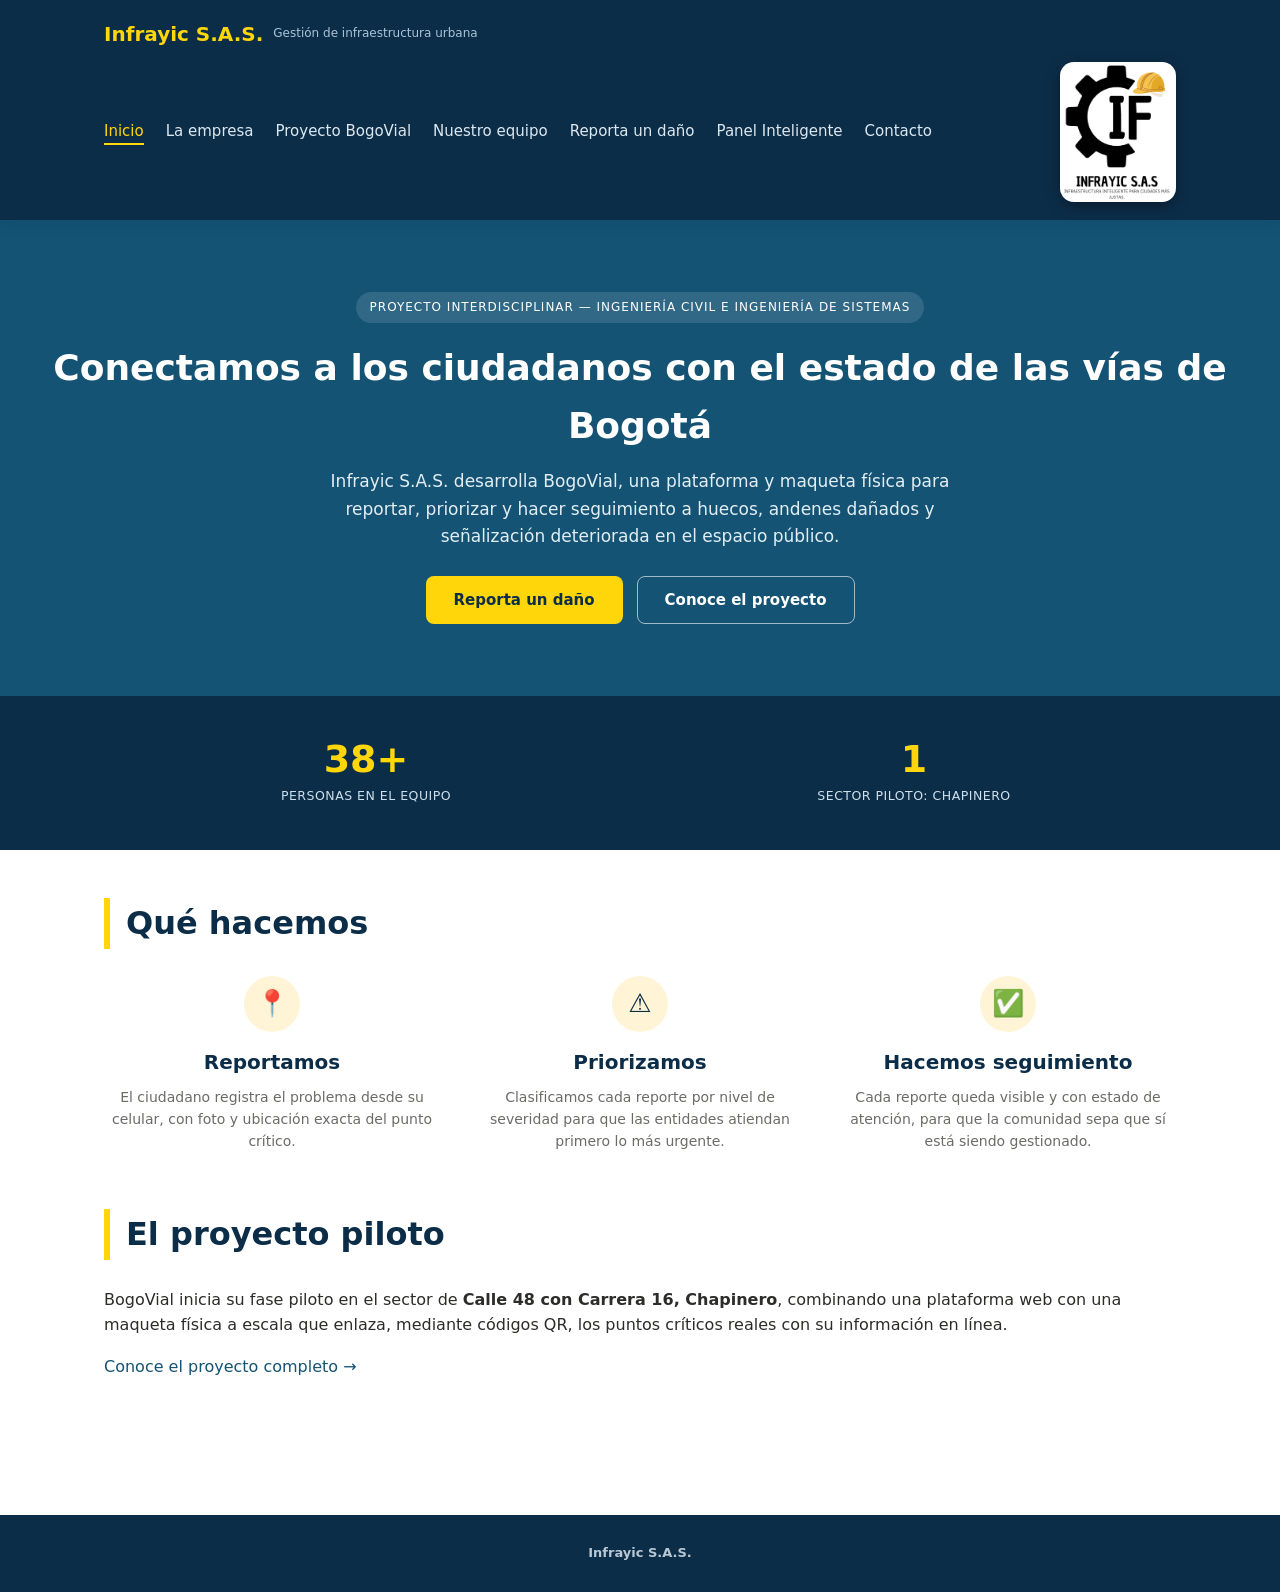
==== index.html @ 2f67de58 "Primera version de BogoVial" ====
<!doctype html>
<html lang="es">
<head>
<meta charset="utf-8">
<meta name="viewport" content="width=device-width, initial-scale=1">
<title>Infrayic S.A.S. | Gestión de infraestructura urbana</title>
<link rel="stylesheet" href="css/style.css">
</head>
<body>

<header class="sitio">
  <div class="barra">
    <div class="marca">
      Infrayic S.A.S.
      <span class="sub">Gestión de infraestructura urbana</span>
    </div>
    <nav class="menu">
      <a href="index.html" class="activo">Inicio</a>
      <a href="empresa.html">La empresa</a>
      <a href="bogovial.html">Proyecto BogoVial</a>
      <a href="equipo.html">Nuestro equipo</a>
      <a href="reporta.html">Reporta un daño</a>
      <a href="panel.html">Panel Inteligente</a>
      <a href="contacto.html">Contacto</a>
    </nav>
    <img src="assets/images/logo.png" alt="Infrayic S.A.S." class="logo-derecha">
  </div>
</header>

<section class="hero">
  <div class="franja-chip">Proyecto interdisciplinar &mdash; Ingeniería Civil e Ingeniería de Sistemas</div>
  <h1>Conectamos a los ciudadanos con el estado de las vías de Bogotá</h1>
  <p>Infrayic S.A.S. desarrolla BogoVial, una plataforma y maqueta física para reportar, priorizar y hacer seguimiento a huecos, andenes dañados y señalización deteriorada en el espacio público.</p>
  <div class="hero-cta">
    <a href="reporta.html" class="boton">Reporta un daño</a>
    <a href="bogovial.html" class="boton-outline">Conoce el proyecto</a>
  </div>
</section>

<div class="stats-franja">
  <div class="contenedor">
    <div>
      <div class="numero">38+</div>
      <div class="etiqueta">Personas en el equipo</div>
    </div>
    <div>
      <div class="numero">1</div>
      <div class="etiqueta">Sector piloto: Chapinero</div>
    </div>
  </div>
</div>

<main>

  <section class="seccion">
    <h2>Qué hacemos</h2>
    <div class="tarjetas-icono">
      <div>
        <div class="icono">📍</div>
        <h3>Reportamos</h3>
        <p>El ciudadano registra el problema desde su celular, con foto y ubicación exacta del punto crítico.</p>
      </div>
      <div>
        <div class="icono">⚠️</div>
        <h3>Priorizamos</h3>
        <p>Clasificamos cada reporte por nivel de severidad para que las entidades atiendan primero lo más urgente.</p>
      </div>
      <div>
        <div class="icono">✅</div>
        <h3>Hacemos seguimiento</h3>
        <p>Cada reporte queda visible y con estado de atención, para que la comunidad sepa que sí está siendo gestionado.</p>
      </div>
    </div>
  </section>

  <section class="seccion">
    <h2>El proyecto piloto</h2>
    <p>BogoVial inicia su fase piloto en el sector de <strong>Calle 48 con Carrera 16, Chapinero</strong>, combinando una plataforma web con una maqueta física a escala que enlaza, mediante códigos QR, los puntos críticos reales con su información en línea.</p>
    <p><a href="bogovial.html">Conoce el proyecto completo &rarr;</a></p>
  </section>

</main>

<footer class="sitio">Infrayic S.A.S.</footer>

</body>
</html>
---- css/style.css ----
:root{
  --azul-oscuro:#0C2D48;
  --azul:#145374;
  --azul-claro:#5588A3;
  --amarillo:#FFD60A;
  --amarillo-suave:#FFF4D6;
  --gris-fondo:#FFFFFF;
  --gris-texto:#2C2C2A;
  --gris-suave:#6b6b68;
  --blanco:#FFFFFF;
  --borde:#E1E4E8;
  --verde-ok:#1E8E5A;
  --ambar:#B8860B;
  --rojo:#B3261E;
  --radio:10px;
}

*{box-sizing:border-box}

html, body{
  height:100%;
}

body{
  margin:0;
  font-family: "Segoe UI", system-ui, -apple-system, Arial, sans-serif;
  color:var(--gris-texto);
  background:var(--gris-fondo);
  line-height:1.6;
  display:flex;
  flex-direction:column;
  min-height:100vh;
}

main{
  flex:1 0 auto;
}

footer.sitio{
  flex-shrink:0;
}

a{color:var(--azul); text-decoration:none}
a:hover{color:var(--azul-oscuro)}

header.sitio{
  background:var(--azul-oscuro);
  color:var(--blanco);
}

.barra{
  max-width:1120px;
  margin:0 auto;
  padding:18px 24px;
  display:flex;
  align-items:center;
  justify-content:space-between;
  flex-wrap:wrap;
  gap:12px;
}

.marca{
  display:flex;
  align-items:center;
  gap:10px;
  font-weight:700;
  font-size:20px;
  color:var(--amarillo);
}

.marca span.sub{
  font-weight:400;
  font-size:12px;
  color:#A9C4D8;
  display:block;
}

nav.menu{
  display:flex;
  gap:22px;
  flex-wrap:wrap;
}

nav.menu a{
  color:#DCE8F0;
  font-size:15px;
}
nav.menu a:hover, nav.menu a.activo{
  color:var(--amarillo);
  border-bottom:2px solid var(--amarillo);
}

main{
  max-width:1120px;
  margin:0 auto;
  padding:48px 24px 80px;
}

.hero{
  background:var(--azul);
  color:var(--blanco);
  padding:72px 24px;
  text-align:center;
}

.hero h1{
  font-size:36px;
  margin:0 0 14px;
  font-weight:700;
}

.hero p{
  max-width:680px;
  margin:0 auto;
  font-size:17px;
  color:#E3EEF4;
}

.franja-chip{
  display:inline-block;
  font-size:12px;
  letter-spacing:1px;
  text-transform:uppercase;
  background:rgba(255,255,255,0.12);
  padding:6px 14px;
  border-radius:999px;
  margin-bottom:16px;
}

h2{
  font-size:32px;
  color:var(--azul-oscuro);
  margin-top:0;
  padding-left:16px;
  border-left:6px solid var(--amarillo);
}

h3{
  font-size:20px;
  color:var(--azul-oscuro);
}

.seccion{
  margin-bottom:56px;
}

.tarjetas{
  display:grid;
  grid-template-columns:repeat(auto-fit, minmax(240px, 1fr));
  gap:18px;
}

.tarjeta{
  background:var(--blanco);
  border:1px solid var(--borde);
  border-radius:var(--radio);
  padding:22px;
}

.tarjeta h3{
  margin-top:0;
}

.lista-limpia{
  margin:0;
  padding-left:18px;
}
.lista-limpia li{margin-bottom:6px}

.imagen-marco{
  background:var(--blanco);
  border:1px solid var(--borde);
  border-radius:var(--radio);
  padding:16px;
  text-align:center;
}

.imagen-marco img{
  max-width:100%;
  border-radius:6px;
}

.placeholder-img{
  background:repeating-linear-gradient(45deg, #EEF1F4, #EEF1F4 10px, #E4E8EC 10px, #E4E8EC 20px);
  border-radius:6px;
  padding:60px 20px;
  color:var(--gris-suave);
  font-size:14px;
}

.tabla{
  width:100%;
  border-collapse:collapse;
  background:var(--blanco);
  border-radius:var(--radio);
  overflow:hidden;
}
.tabla th, .tabla td{
  text-align:left;
  padding:12px 14px;
  border-bottom:1px solid var(--borde);
  font-size:14px;
}
.tabla th{
  background:var(--azul-oscuro);
  color:var(--blanco);
  font-weight:600;
}

footer.sitio{
  background:var(--azul-oscuro);
  color:#B7C7D3;
  text-align:center;
  padding:28px 24px;
  font-size:13px;
  font-weight:600;
}

.badge{
  display:inline-block;
  padding:4px 12px;
  border-radius:999px;
  font-size:13px;
  font-weight:600;
}
.badge-bajo{background:#E3F3EA; color:var(--verde-ok)}
.badge-medio{background:#FBF1DC; color:var(--ambar)}
.badge-alto{background:#FBE4E2; color:var(--rojo)}

.panel-ia{
  background:var(--blanco);
  border:1px solid var(--borde);
  border-radius:var(--radio);
  padding:28px;
}

.zona-carga{
  border:2px dashed var(--azul-claro);
  border-radius:var(--radio);
  padding:40px;
  text-align:center;
  color:var(--gris-suave);
  cursor:pointer;
  margin-bottom:18px;
}

.zona-carga:hover{
  background:#F0F6FA;
}

#previa{
  max-width:360px;
  border-radius:var(--radio);
  margin:0 auto 18px;
  display:block;
}

.resultado{
  display:none;
  margin-top:18px;
  padding:18px;
  border-radius:var(--radio);
  border:1px solid var(--borde);
}

.boton{
  background:var(--amarillo);
  color:var(--azul-oscuro);
  border:none;
  padding:12px 28px;
  border-radius:8px;
  font-size:15px;
  font-weight:700;
  cursor:pointer;
}
.boton:hover{background:#FFC107}
.boton:disabled{background:#E3E1D6; color:#9A988D; cursor:not-allowed}

.tarjeta{
  border-top:3px solid var(--amarillo);
}

.nota{
  font-size:13px;
  color:var(--gris-suave);
  margin-top:10px;
}

@media (max-width: 640px){
  .hero h1{font-size:28px}
  nav.menu{gap:14px}
}

.campo{margin-bottom:16px}
.campo label{display:block; font-weight:600; margin-bottom:6px; font-size:14px}
.campo input[type=text], .campo input[type=number], .campo select{
  width:100%; padding:10px 12px; border:1px solid var(--borde); border-radius:8px; font-size:14px; font-family:inherit;
}
.campo-check{display:flex; align-items:center; gap:8px; margin-bottom:16px}
.desglose{font-size:13px; color:var(--gris-suave); margin:10px 0 0; padding-left:18px}
.desglose li{margin-bottom:3px}

.stats-grid{
  display:grid;
  grid-template-columns:repeat(auto-fit, minmax(180px, 1fr));
  gap:18px;
  margin-bottom:18px;
}
.stat-card{
  background:var(--blanco);
  border:1px solid var(--borde);
  border-top:3px solid var(--azul);
  border-radius:var(--radio);
  padding:20px;
  text-align:center;
}
.stat-card.stat-alto{border-top-color:var(--rojo)}
.stat-card.stat-medio{border-top-color:var(--ambar)}
.stat-card.stat-bajo{border-top-color:var(--verde-ok)}
.stat-numero{font-size:32px; font-weight:700; color:var(--azul-oscuro)}
.stat-etiqueta{font-size:13px; color:var(--gris-suave)}

.graficos-grid{
  display:grid;
  grid-template-columns:repeat(auto-fit, minmax(300px, 1fr));
  gap:18px;
  margin-bottom:18px;
}
.contenedor-grafico{
  background:var(--blanco);
  border:1px solid var(--borde);
  border-radius:var(--radio);
  padding:20px;
}
.contenedor-grafico h3{margin-top:0}

.boton-secundario{
  background:var(--blanco);
  color:var(--azul);
  border:1px solid var(--azul);
  padding:10px 20px;
  border-radius:8px;
  font-size:14px;
  font-weight:600;
  cursor:pointer;
  margin:4px;
}
.boton-secundario:hover{background:#F0F6FA}

.tabla-prioridad td, .tabla-prioridad th{font-size:13px}

.zona-riesgo{
  display:flex;
  justify-content:space-between;
  align-items:center;
  padding:14px 18px;
  border:1px solid var(--borde);
  border-radius:var(--radio);
  margin-bottom:10px;
  background:var(--blanco);
}
.zona-riesgo .nombre{font-weight:600}

header.sitio{
  position: sticky;
  top: 0;
  z-index: 100;
  box-shadow: 0 2px 14px rgba(12,45,72,0.18);
}

.boton{transition: transform 0.15s ease, box-shadow 0.15s ease}
.boton:hover{transform: translateY(-1px); box-shadow: 0 6px 16px rgba(255,214,10,0.35)}

.hero-cta{
  margin-top:26px;
  display:flex;
  gap:14px;
  justify-content:center;
  flex-wrap:wrap;
}
.boton-outline{
  display:inline-block;
  border:1px solid rgba(255,255,255,0.6);
  color:var(--blanco);
  padding:11px 27px;
  border-radius:8px;
  font-size:15px;
  font-weight:600;
}
.boton-outline:hover{background:rgba(255,255,255,0.12); color:var(--blanco)}

.stats-franja{
  background:var(--azul-oscuro);
}
.stats-franja .contenedor{
  max-width:1120px;
  margin:0 auto;
  padding:44px 24px;
  display:grid;
  grid-template-columns:repeat(auto-fit, minmax(160px,1fr));
  gap:24px;
  text-align:center;
}
.stats-franja .numero{
  font-size:38px;
  font-weight:800;
  color:var(--amarillo);
  line-height:1;
}
.stats-franja .etiqueta{
  font-size:12.5px;
  color:#CFE0EC;
  margin-top:8px;
  text-transform:uppercase;
  letter-spacing:0.5px;
}

.tarjetas-icono{
  display:grid;
  grid-template-columns:repeat(auto-fit, minmax(220px,1fr));
  gap:32px;
  text-align:center;
}
.tarjetas-icono .icono{
  width:56px;
  height:56px;
  border-radius:50%;
  background:var(--amarillo-suave);
  color:var(--azul-oscuro);
  display:flex;
  align-items:center;
  justify-content:center;
  font-size:26px;
  margin:0 auto 14px;
}
.tarjetas-icono h3{margin:0 0 8px}
.tarjetas-icono p{color:var(--gris-suave); font-size:14px; margin:0}

.marca img.logo{
  height:44px;
  width:auto;
  display:block;
}

.logo-derecha{
  height:140px;
  width:auto;
  display:block;
  border-radius:14px;
  box-shadow: 0 4px 14px rgba(0,0,0,0.35);
}
@media (max-width: 640px){
  .logo-derecha{height:52px; max-width:140px; width:auto; border-radius:8px}
}

.previa-contenedor{
  position:relative;
  max-width:360px;
  margin:0 auto 18px;
}
.previa-contenedor img{
  display:block;
  width:100%;
  border-radius:var(--radio);
  border:4px solid transparent;
  transition: border-color 0.2s ease;
}
.previa-contenedor img.borde-bajo{border-color:var(--verde-ok)}
.previa-contenedor img.borde-medio{border-color:var(--ambar)}
.previa-contenedor img.borde-alto{border-color:var(--rojo)}
.badge-sobre-foto{
  position:absolute;
  top:12px;
  right:12px;
  display:none;
  box-shadow:0 2px 8px rgba(0,0,0,0.25);
}

.distintivos{
  display:grid;
  grid-template-columns:repeat(auto-fit, minmax(220px,1fr));
  gap:24px;
}
.distintivo{
  background:var(--blanco);
  border:1px solid var(--borde);
  border-radius:var(--radio);
  padding:24px;
}
.distintivo .icono{
  width:48px;
  height:48px;
  border-radius:50%;
  background:var(--amarillo-suave);
  color:var(--azul-oscuro);
  display:flex;
  align-items:center;
  justify-content:center;
  font-size:22px;
  margin-bottom:12px;
}
.distintivo h3{margin:0 0 6px}
.distintivo p{color:var(--gris-suave); font-size:14px; margin:0}

.franja-ia{
  text-align:center;
  padding:40px 24px;
}
.franja-ia .spinner{
  width:44px;
  height:44px;
  margin:0 auto 16px;
  border:4px solid var(--amarillo-suave);
  border-top-color:var(--amarillo);
  border-radius:50%;
  animation:girar 0.8s linear infinite;
}
@keyframes girar{ to { transform: rotate(360deg); } }

.login-ingeniero{
  max-width:380px;
  margin:40px auto;
  background:var(--blanco);
  border:1px solid var(--borde);
  border-radius:var(--radio);
  padding:32px;
  text-align:center;
}
.login-ingeniero input[type=password]{
  width:100%;
  padding:12px;
  border:1px solid var(--borde);
  border-radius:8px;
  font-size:20px;
  text-align:center;
  letter-spacing:6px;
  margin:16px 0;
  font-family:inherit;
}
.login-error{
  color:var(--rojo);
  font-size:13px;
  margin-top:12px;
  display:none;
}

.badge-pendiente{background:#FBE4E2; color:var(--rojo)}
.badge-enproceso{background:#FBF1DC; color:var(--ambar)}
.badge-resuelto{background:#E3F3EA; color:var(--verde-ok)}
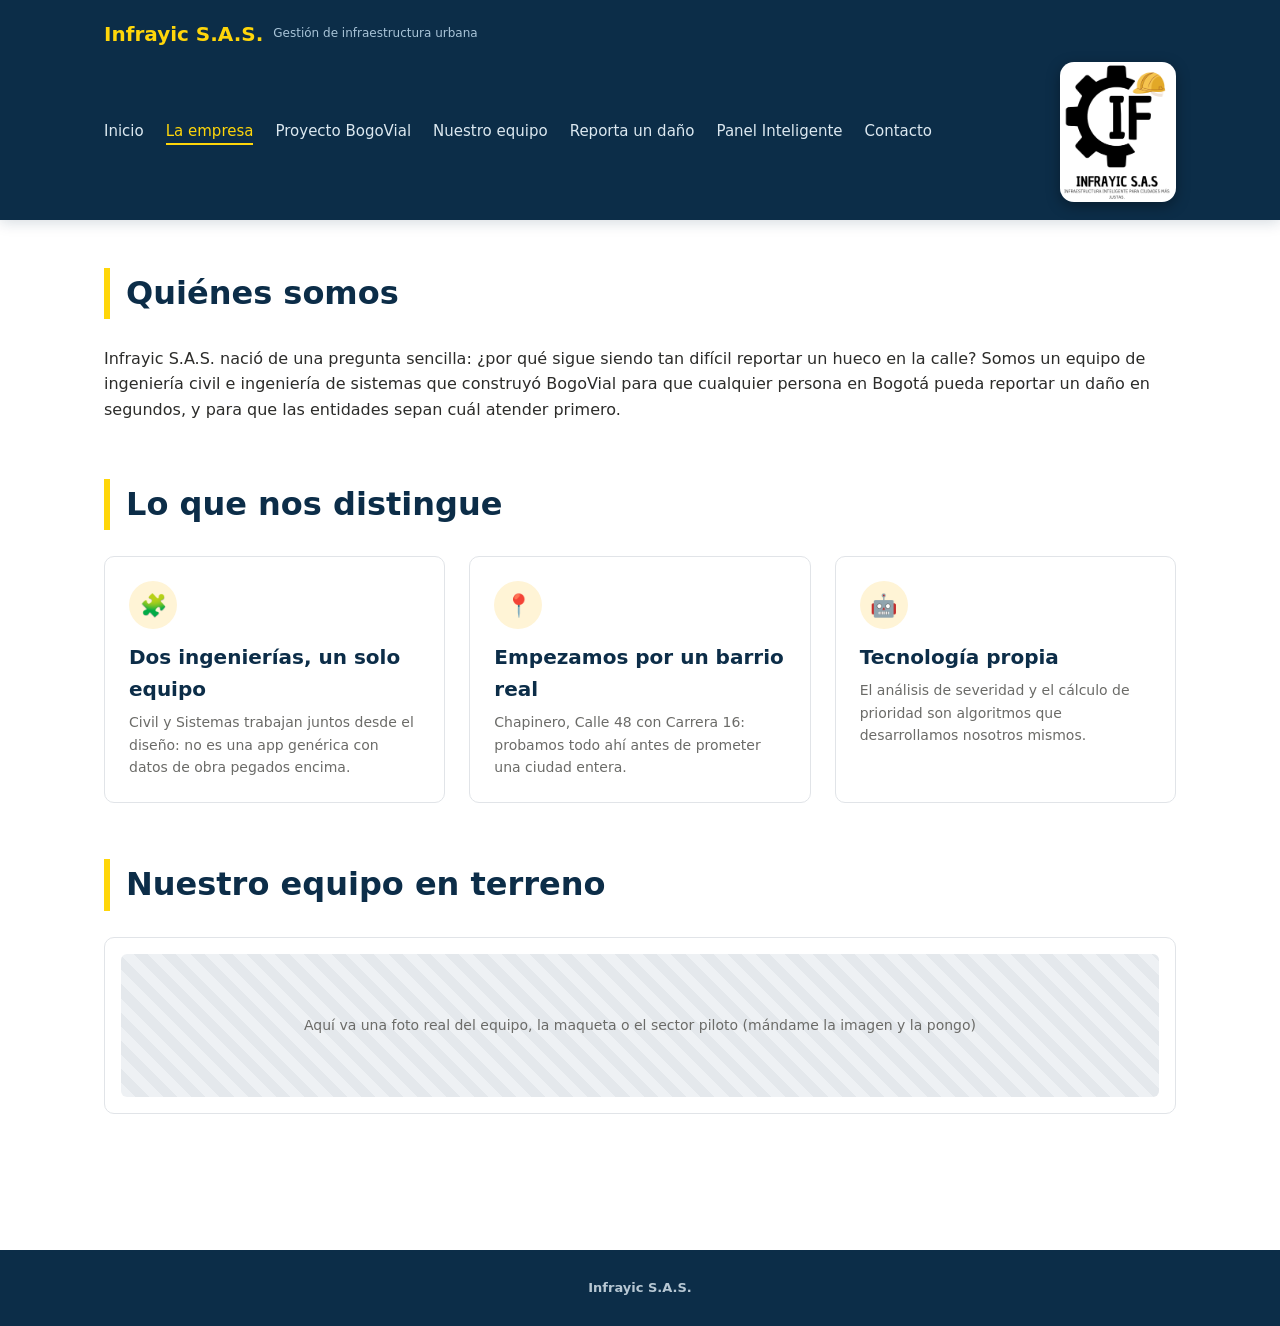
==== commit c429c742: "Agrega menu hamburguesa para celular" ====
--- a/index.html
+++ b/index.html
@@ -3,20 +3,18 @@
 <head>
 <meta charset="utf-8">
 <meta name="viewport" content="width=device-width, initial-scale=1">
-<title>Infrayic S.A.S. | Gestión de infraestructura urbana</title>
+<title>La empresa | Infrayic S.A.S.</title>
 <link rel="stylesheet" href="css/style.css">
 </head>
 <body>
 
 <header class="sitio">
   <div class="barra">
-    <div class="marca">
-      Infrayic S.A.S.
-      <span class="sub">Gestión de infraestructura urbana</span>
-    </div>
-    <nav class="menu">
-      <a href="index.html" class="activo">Inicio</a>
-      <a href="empresa.html">La empresa</a>
+    <div class="marca">Infrayic S.A.S.<span class="sub">Gestión de infraestructura urbana</span></div>
+    <nav class="menu" id="menuNav">
+      <button class="cerrar-menu" id="botonCerrarMenu" aria-label="Cerrar menú">&times;</button>
+      <a href="index.html">Inicio</a>
+      <a href="empresa.html" class="activo">La empresa</a>
       <a href="bogovial.html">Proyecto BogoVial</a>
       <a href="equipo.html">Nuestro equipo</a>
       <a href="reporta.html">Reporta un daño</a>
@@ -24,64 +22,53 @@
       <a href="contacto.html">Contacto</a>
     </nav>
     <img src="assets/images/logo.png" alt="Infrayic S.A.S." class="logo-derecha">
+    <button class="boton-menu" id="botonMenu" aria-label="Abrir menú">
+      <span></span><span></span><span></span>
+    </button>
   </div>
 </header>
-
-<section class="hero">
-  <div class="franja-chip">Proyecto interdisciplinar &mdash; Ingeniería Civil e Ingeniería de Sistemas</div>
-  <h1>Conectamos a los ciudadanos con el estado de las vías de Bogotá</h1>
-  <p>Infrayic S.A.S. desarrolla BogoVial, una plataforma y maqueta física para reportar, priorizar y hacer seguimiento a huecos, andenes dañados y señalización deteriorada en el espacio público.</p>
-  <div class="hero-cta">
-    <a href="reporta.html" class="boton">Reporta un daño</a>
-    <a href="bogovial.html" class="boton-outline">Conoce el proyecto</a>
-  </div>
-</section>
-
-<div class="stats-franja">
-  <div class="contenedor">
-    <div>
-      <div class="numero">38+</div>
-      <div class="etiqueta">Personas en el equipo</div>
-    </div>
-    <div>
-      <div class="numero">1</div>
-      <div class="etiqueta">Sector piloto: Chapinero</div>
-    </div>
-  </div>
-</div>
+<div class="fondo-menu" id="fondoMenu"></div>
 
 <main>
 
   <section class="seccion">
-    <h2>Qué hacemos</h2>
-    <div class="tarjetas-icono">
-      <div>
+    <h2>Quiénes somos</h2>
+    <p>Infrayic S.A.S. nació de una pregunta sencilla: ¿por qué sigue siendo tan difícil reportar un hueco en la calle? Somos un equipo de ingeniería civil e ingeniería de sistemas que construyó BogoVial para que cualquier persona en Bogotá pueda reportar un daño en segundos, y para que las entidades sepan cuál atender primero.</p>
+  </section>
+
+  <section class="seccion">
+    <h2>Lo que nos distingue</h2>
+    <div class="distintivos">
+      <div class="distintivo">
+        <div class="icono">🧩</div>
+        <h3>Dos ingenierías, un solo equipo</h3>
+        <p>Civil y Sistemas trabajan juntos desde el diseño: no es una app genérica con datos de obra pegados encima.</p>
+      </div>
+      <div class="distintivo">
         <div class="icono">📍</div>
-        <h3>Reportamos</h3>
-        <p>El ciudadano registra el problema desde su celular, con foto y ubicación exacta del punto crítico.</p>
+        <h3>Empezamos por un barrio real</h3>
+        <p>Chapinero, Calle 48 con Carrera 16: probamos todo ahí antes de prometer una ciudad entera.</p>
       </div>
-      <div>
-        <div class="icono">⚠️</div>
-        <h3>Priorizamos</h3>
-        <p>Clasificamos cada reporte por nivel de severidad para que las entidades atiendan primero lo más urgente.</p>
-      </div>
-      <div>
-        <div class="icono">✅</div>
-        <h3>Hacemos seguimiento</h3>
-        <p>Cada reporte queda visible y con estado de atención, para que la comunidad sepa que sí está siendo gestionado.</p>
+      <div class="distintivo">
+        <div class="icono">🤖</div>
+        <h3>Tecnología propia</h3>
+        <p>El análisis de severidad y el cálculo de prioridad son algoritmos que desarrollamos nosotros mismos.</p>
       </div>
     </div>
   </section>
 
   <section class="seccion">
-    <h2>El proyecto piloto</h2>
-    <p>BogoVial inicia su fase piloto en el sector de <strong>Calle 48 con Carrera 16, Chapinero</strong>, combinando una plataforma web con una maqueta física a escala que enlaza, mediante códigos QR, los puntos críticos reales con su información en línea.</p>
-    <p><a href="bogovial.html">Conoce el proyecto completo &rarr;</a></p>
+    <h2>Nuestro equipo en terreno</h2>
+    <div class="imagen-marco">
+      <div class="placeholder-img">Aquí va una foto real del equipo, la maqueta o el sector piloto (mándame la imagen y la pongo)</div>
+    </div>
   </section>
 
 </main>
 
 <footer class="sitio">Infrayic S.A.S.</footer>
 
+<script src="js/menu.js"></script>
+
 </body>
 </html>
--- a/css/style.css
+++ b/css/style.css
@@ -286,11 +286,6 @@
   margin-top:10px;
 }
 
-@media (max-width: 640px){
-  .hero h1{font-size:28px}
-  nav.menu{gap:14px}
-}
-
 .campo{margin-bottom:16px}
 .campo label{display:block; font-weight:600; margin-bottom:6px; font-size:14px}
 .campo input[type=text], .campo input[type=number], .campo select{
@@ -448,9 +443,6 @@
   display:block;
   border-radius:14px;
   box-shadow: 0 4px 14px rgba(0,0,0,0.35);
-}
-@media (max-width: 640px){
-  .logo-derecha{height:52px; max-width:140px; width:auto; border-radius:8px}
 }
 
 .previa-contenedor{
@@ -546,4 +538,90 @@
 
 .badge-pendiente{background:#FBE4E2; color:var(--rojo)}
 .badge-enproceso{background:#FBF1DC; color:var(--ambar)}
-.badge-resuelto{background:#E3F3EA; color:var(--verde-ok)}+.badge-resuelto{background:#E3F3EA; color:var(--verde-ok)}
+
+/* Menú de hamburguesa: oculto en pantallas grandes */
+.boton-menu{display:none}
+.cerrar-menu{display:none}
+.fondo-menu{display:none}
+
+@media (max-width: 640px){
+  .hero h1{font-size:28px}
+
+  .logo-derecha{
+    height:40px;
+    max-width:100px;
+    width:auto;
+    border-radius:6px;
+  }
+
+  .boton-menu{
+    display:flex;
+    flex-direction:column;
+    justify-content:center;
+    gap:5px;
+    width:34px;
+    height:34px;
+    background:none;
+    border:none;
+    cursor:pointer;
+    padding:0;
+  }
+  .boton-menu span{
+    display:block;
+    width:26px;
+    height:3px;
+    background:var(--amarillo);
+    border-radius:2px;
+  }
+
+  nav.menu{
+    position:fixed;
+    top:0;
+    right:-100%;
+    width:78%;
+    max-width:300px;
+    height:100vh;
+    background:var(--azul-oscuro);
+    flex-direction:column;
+    align-items:flex-start;
+    padding:80px 28px 28px;
+    gap:4px;
+    transition:right 0.3s ease;
+    z-index:200;
+    box-shadow:-6px 0 24px rgba(0,0,0,0.4);
+  }
+  nav.menu.abierto{
+    right:0;
+  }
+  nav.menu a{
+    font-size:17px;
+    width:100%;
+    padding:14px 0;
+    border-bottom:1px solid rgba(255,255,255,0.1);
+  }
+  nav.menu a:hover, nav.menu a.activo{
+    border-bottom:1px solid var(--amarillo);
+  }
+
+  .cerrar-menu{
+    display:block;
+    position:absolute;
+    top:18px;
+    right:20px;
+    background:none;
+    border:none;
+    color:var(--blanco);
+    font-size:32px;
+    cursor:pointer;
+    line-height:1;
+  }
+
+  .fondo-menu.activo{
+    display:block;
+    position:fixed;
+    inset:0;
+    background:rgba(0,0,0,0.5);
+    z-index:150;
+  }
+}
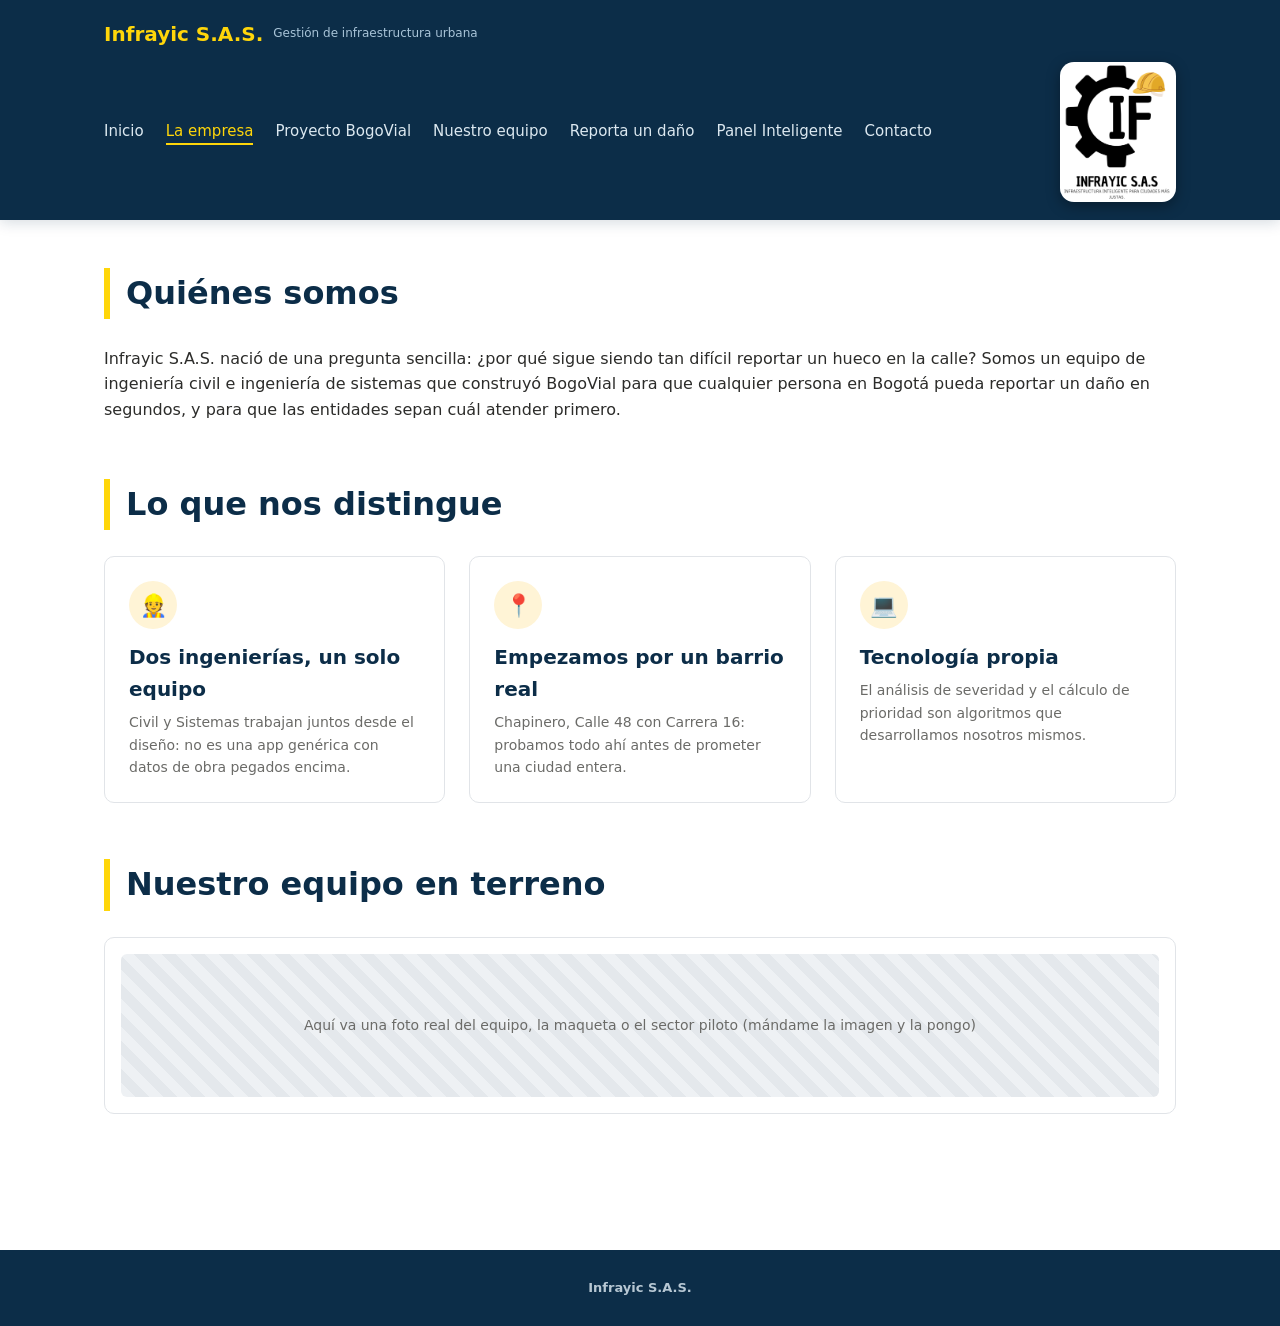
==== commit 184b7ab4: "Visualmente codigo arreglado" ====
--- a/index.html
+++ b/index.html
@@ -40,7 +40,7 @@
     <h2>Lo que nos distingue</h2>
     <div class="distintivos">
       <div class="distintivo">
-        <div class="icono">🧩</div>
+        <div class="icono">👷</div>
         <h3>Dos ingenierías, un solo equipo</h3>
         <p>Civil y Sistemas trabajan juntos desde el diseño: no es una app genérica con datos de obra pegados encima.</p>
       </div>
@@ -50,7 +50,7 @@
         <p>Chapinero, Calle 48 con Carrera 16: probamos todo ahí antes de prometer una ciudad entera.</p>
       </div>
       <div class="distintivo">
-        <div class="icono">🤖</div>
+        <div class="icono">💻</div>
         <h3>Tecnología propia</h3>
         <p>El análisis de severidad y el cálculo de prioridad son algoritmos que desarrollamos nosotros mismos.</p>
       </div>
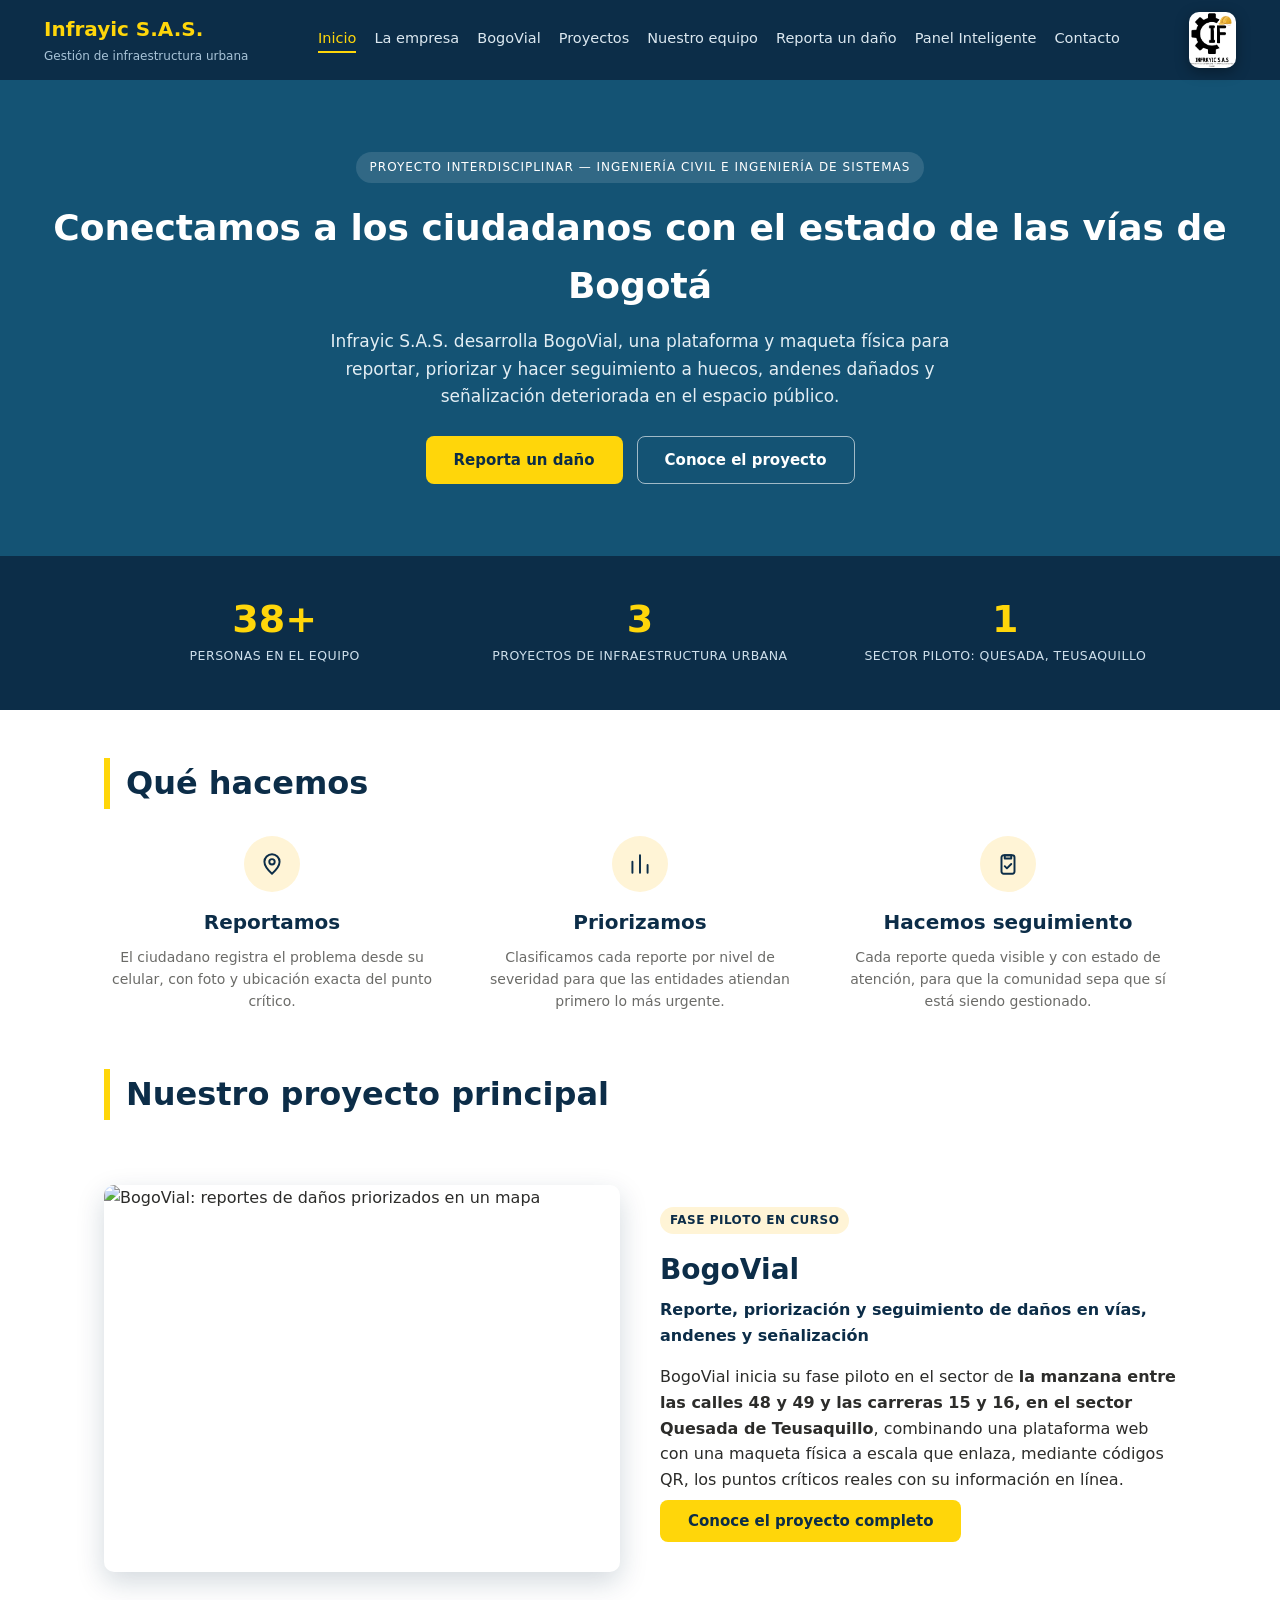
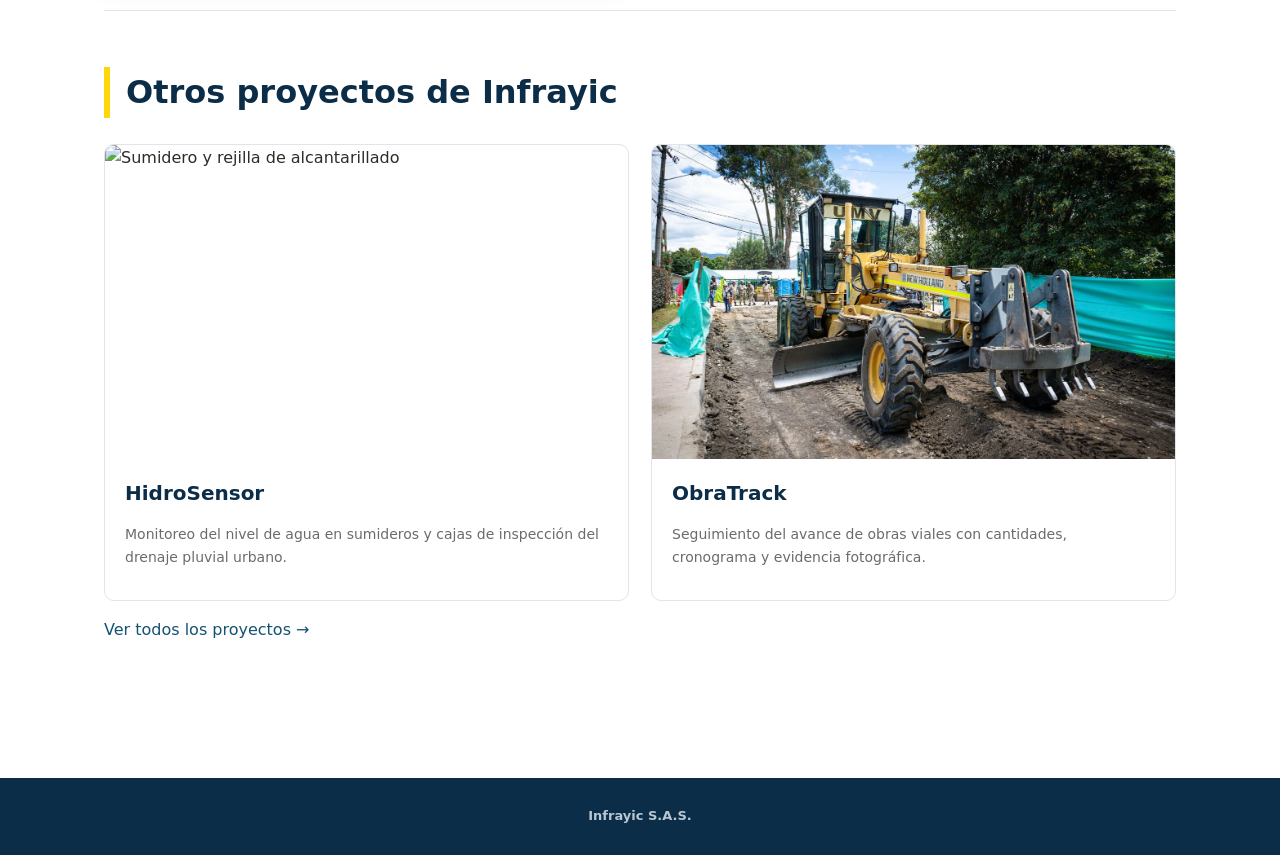
==== commit a72a5073: "Proyectos, panel y menu actualizados" ====
--- a/index.html
+++ b/index.html
@@ -3,19 +3,23 @@
 <head>
 <meta charset="utf-8">
 <meta name="viewport" content="width=device-width, initial-scale=1">
-<title>La empresa | Infrayic S.A.S.</title>
+<title>Infrayic S.A.S. | Gestión de infraestructura urbana</title>
 <link rel="stylesheet" href="css/style.css">
 </head>
 <body>
 
 <header class="sitio">
   <div class="barra">
-    <div class="marca">Infrayic S.A.S.<span class="sub">Gestión de infraestructura urbana</span></div>
+    <div class="marca">
+      Infrayic S.A.S.
+      <span class="sub">Gestión de infraestructura urbana</span>
+    </div>
     <nav class="menu" id="menuNav">
       <button class="cerrar-menu" id="botonCerrarMenu" aria-label="Cerrar menú">&times;</button>
-      <a href="index.html">Inicio</a>
-      <a href="empresa.html" class="activo">La empresa</a>
-      <a href="bogovial.html">Proyecto BogoVial</a>
+      <a href="index.html" class="activo">Inicio</a>
+      <a href="empresa.html">La empresa</a>
+      <a href="bogovial.html">BogoVial</a>
+      <a href="proyectos.html">Proyectos</a>
       <a href="equipo.html">Nuestro equipo</a>
       <a href="reporta.html">Reporta un daño</a>
       <a href="panel.html">Panel Inteligente</a>
@@ -29,39 +33,85 @@
 </header>
 <div class="fondo-menu" id="fondoMenu"></div>
 
+<section class="hero">
+  <div class="franja-chip">Proyecto interdisciplinar &mdash; Ingeniería Civil e Ingeniería de Sistemas</div>
+  <h1>Conectamos a los ciudadanos con el estado de las vías de Bogotá</h1>
+  <p>Infrayic S.A.S. desarrolla BogoVial, una plataforma y maqueta física para reportar, priorizar y hacer seguimiento a huecos, andenes dañados y señalización deteriorada en el espacio público.</p>
+  <div class="hero-cta">
+    <a href="reporta.html" class="boton">Reporta un daño</a>
+    <a href="bogovial.html" class="boton-outline">Conoce el proyecto</a>
+  </div>
+</section>
+
+<div class="stats-franja">
+  <div class="contenedor">
+    <div>
+      <div class="numero">38+</div>
+      <div class="etiqueta">Personas en el equipo</div>
+    </div>
+    <div>
+      <div class="numero">3</div>
+      <div class="etiqueta">Proyectos de infraestructura urbana</div>
+    </div>
+    <div>
+      <div class="numero">1</div>
+      <div class="etiqueta">Sector piloto: Quesada, Teusaquillo</div>
+    </div>
+  </div>
+</div>
+
 <main>
 
   <section class="seccion">
-    <h2>Quiénes somos</h2>
-    <p>Infrayic S.A.S. nació de una pregunta sencilla: ¿por qué sigue siendo tan difícil reportar un hueco en la calle? Somos un equipo de ingeniería civil e ingeniería de sistemas que construyó BogoVial para que cualquier persona en Bogotá pueda reportar un daño en segundos, y para que las entidades sepan cuál atender primero.</p>
-  </section>
-
-  <section class="seccion">
-    <h2>Lo que nos distingue</h2>
-    <div class="distintivos">
-      <div class="distintivo">
-        <div class="icono">👷</div>
-        <h3>Dos ingenierías, un solo equipo</h3>
-        <p>Civil y Sistemas trabajan juntos desde el diseño: no es una app genérica con datos de obra pegados encima.</p>
+    <h2>Qué hacemos</h2>
+    <div class="tarjetas-icono">
+      <div>
+        <div class="icono"><svg class="svg-icono" viewBox="0 0 24 24" aria-hidden="true"><path d="M12 21s-7-6.2-7-11a7 7 0 0114 0c0 4.8-7 11-7 11z"/><circle cx="12" cy="10" r="2.5"/></svg></div>
+        <h3>Reportamos</h3>
+        <p>El ciudadano registra el problema desde su celular, con foto y ubicación exacta del punto crítico.</p>
       </div>
-      <div class="distintivo">
-        <div class="icono">📍</div>
-        <h3>Empezamos por un barrio real</h3>
-        <p>Chapinero, Calle 48 con Carrera 16: probamos todo ahí antes de prometer una ciudad entera.</p>
+      <div>
+        <div class="icono"><svg class="svg-icono" viewBox="0 0 24 24" aria-hidden="true"><path d="M5 20V10M12 20V4M19 20v-7"/></svg></div>
+        <h3>Priorizamos</h3>
+        <p>Clasificamos cada reporte por nivel de severidad para que las entidades atiendan primero lo más urgente.</p>
       </div>
-      <div class="distintivo">
-        <div class="icono">💻</div>
-        <h3>Tecnología propia</h3>
-        <p>El análisis de severidad y el cálculo de prioridad son algoritmos que desarrollamos nosotros mismos.</p>
+      <div>
+        <div class="icono"><svg class="svg-icono" viewBox="0 0 24 24" aria-hidden="true"><rect x="6" y="4" width="12" height="17" rx="2"/><path d="M9 4h6v3H9zM9 14l2 2 4-4"/></svg></div>
+        <h3>Hacemos seguimiento</h3>
+        <p>Cada reporte queda visible y con estado de atención, para que la comunidad sepa que sí está siendo gestionado.</p>
       </div>
     </div>
   </section>
 
   <section class="seccion">
-    <h2>Nuestro equipo en terreno</h2>
-    <div class="imagen-marco">
-      <div class="placeholder-img">Aquí va una foto real del equipo, la maqueta o el sector piloto (mándame la imagen y la pongo)</div>
+    <h2>Nuestro proyecto principal</h2>
+    <article class="pry-detalle" id="bogovial-principal">
+      <figure class="pry-foto">
+        <img src="assets/images/proyecto-bogovial.svg" alt="BogoVial: reportes de daños priorizados en un mapa">
+      </figure>
+      <div class="pry-texto">
+        <span class="etiqueta-proyecto">Fase piloto en curso</span>
+        <h3>BogoVial</h3>
+        <p class="pry-subtitulo">Reporte, priorización y seguimiento de daños en vías, andenes y señalización</p>
+        <p>BogoVial inicia su fase piloto en el sector de <strong>la manzana entre las calles 48 y 49 y las carreras 15 y 16, en el sector Quesada de Teusaquillo</strong>, combinando una plataforma web con una maqueta física a escala que enlaza, mediante códigos QR, los puntos críticos reales con su información en línea.</p>
+        <p><a href="bogovial.html" class="boton">Conoce el proyecto completo</a></p>
+      </div>
+    </article>
+  </section>
+
+  <section class="seccion">
+    <h2>Otros proyectos de Infrayic</h2>
+    <div class="proyectos-grid">
+      <a class="proyecto-card" href="proyectos.html#hidrosensor">
+        <img src="assets/images/alcantarillado.jpeg" alt="Sumidero y rejilla de alcantarillado">
+        <div class="proyecto-info"><h3>HidroSensor</h3><p>Monitoreo del nivel de agua en sumideros y cajas de inspección del drenaje pluvial urbano.</p></div>
+      </a>
+      <a class="proyecto-card" href="proyectos.html#obratrack">
+        <img src="assets/images/rodillo.jpeg" alt="Rodillo compactador en una obra vial">
+        <div class="proyecto-info"><h3>ObraTrack</h3><p>Seguimiento del avance de obras viales con cantidades, cronograma y evidencia fotográfica.</p></div>
+      </a>
     </div>
+    <p><a href="proyectos.html">Ver todos los proyectos &rarr;</a></p>
   </section>
 
 </main>
--- a/css/style.css
+++ b/css/style.css
@@ -19,6 +19,7 @@
 
 html, body{
   height:100%;
+  width:100%;
 }
 
 body{
@@ -359,8 +360,8 @@
 header.sitio{
   position: sticky;
   top: 0;
-  z-index: 100;
-  box-shadow: 0 2px 14px rgba(12,45,72,0.18);
+  z-index: 250;
+  
 }
 
 .boton{transition: transform 0.15s ease, box-shadow 0.15s ease}
@@ -548,11 +549,33 @@
 @media (max-width: 640px){
   .hero h1{font-size:28px}
 
+  /* Encabezado en una sola fila prolija: marca a la izquierda, logo y hamburguesa a la derecha */
+  .barra{
+    flex-wrap:nowrap;
+    padding:12px 16px;
+    gap:10px;
+  }
+
+  .marca{
+    flex-direction:column;
+    align-items:flex-start;
+    gap:2px;
+    font-size:15px;
+    flex:1 1 auto;
+    min-width:0;
+  }
+
+  .marca span.sub{
+    font-size:10.5px;
+    line-height:1.3;
+  }
+
   .logo-derecha{
-    height:40px;
-    max-width:100px;
+    height:38px;
+    max-width:90px;
     width:auto;
     border-radius:6px;
+    flex-shrink:0;
   }
 
   .boton-menu{
@@ -566,6 +589,7 @@
     border:none;
     cursor:pointer;
     padding:0;
+    flex-shrink:0;
   }
   .boton-menu span{
     display:block;
@@ -573,12 +597,14 @@
     height:3px;
     background:var(--amarillo);
     border-radius:2px;
+    pointer-events:none;
   }
 
   nav.menu{
     position:fixed;
     top:0;
-    right:-100%;
+    right:0;
+    transform:translateX(100%);
     width:78%;
     max-width:300px;
     height:100vh;
@@ -587,18 +613,23 @@
     align-items:flex-start;
     padding:80px 28px 28px;
     gap:4px;
-    transition:right 0.3s ease;
+    transition:transform 0.3s ease;
     z-index:200;
     box-shadow:-6px 0 24px rgba(0,0,0,0.4);
+    overflow-y:auto;
+    -webkit-overflow-scrolling:touch;
   }
   nav.menu.abierto{
-    right:0;
+    transform:translateX(0);
   }
   nav.menu a{
     font-size:17px;
     width:100%;
     padding:14px 0;
     border-bottom:1px solid rgba(255,255,255,0.1);
+    position:relative;
+    z-index:1;
+    -webkit-tap-highlight-color: rgba(255,214,10,0.3);
   }
   nav.menu a:hover, nav.menu a.activo{
     border-bottom:1px solid var(--amarillo);
@@ -615,6 +646,7 @@
     font-size:32px;
     cursor:pointer;
     line-height:1;
+    z-index:2;
   }
 
   .fondo-menu.activo{
@@ -624,4 +656,72 @@
     background:rgba(0,0,0,0.5);
     z-index:150;
   }
-}+}
+
+/* ===== Proyectos ===== */
+.proyectos-grid{display:grid; grid-template-columns:repeat(auto-fit, minmax(260px,1fr)); gap:22px; margin-bottom:14px}
+.proyecto-card{display:flex; flex-direction:column; background:var(--blanco); border:1px solid var(--borde); border-radius:var(--radio); overflow:hidden; color:var(--gris-texto); transition:transform .15s ease, box-shadow .15s ease}
+a.proyecto-card:hover{transform:translateY(-3px); box-shadow:0 10px 24px rgba(12,45,72,.15); color:var(--gris-texto)}
+.proyecto-card img{width:100%; display:block; aspect-ratio:5/3; object-fit:cover}
+.proyecto-info{padding:18px 20px 22px}
+.proyecto-info h3{margin:0 0 6px}
+.proyecto-info p{margin:0 0 10px; color:var(--gris-suave); font-size:14px}
+.proyectos-lista{display:grid; gap:28px}
+.proyecto-completo{flex-direction:row; align-items:stretch; scroll-margin-top:110px}
+.proyecto-completo img{width:42%; aspect-ratio:auto; object-fit:cover}
+.proyecto-completo .proyecto-info{flex:1; padding:24px}
+.proyecto-completo .proyecto-info p{font-size:15px; color:var(--gris-texto)}
+.etiqueta-proyecto{display:inline-block; font-size:12px; font-weight:700; letter-spacing:.5px; text-transform:uppercase; background:var(--amarillo-suave); color:var(--azul-oscuro); padding:4px 10px; border-radius:999px; margin-bottom:8px}
+.proyecto-info .boton{display:inline-block; margin-top:8px}
+.proyecto-info p:last-child{margin-top:14px}
+@media (max-width:640px){
+  .proyecto-completo{flex-direction:column}
+  .proyecto-completo img{width:100%; aspect-ratio:5/3}
+}
+
+/* ===== Iconos de linea y senales de verificacion ===== */
+.svg-icono{width:26px; height:26px; stroke:currentColor; fill:none; stroke-width:1.8; stroke-linecap:round; stroke-linejoin:round}
+.distintivo .svg-icono{width:22px; height:22px}
+.desglose .senal{list-style:none; position:relative; margin-left:-2px; padding-left:18px}
+.desglose .senal::before{content:""; position:absolute; left:0; top:.55em; width:8px; height:8px; border-radius:50%}
+.desglose .senal-ok::before{background:var(--verde-ok)}
+.desglose .senal-alerta::before{background:var(--ambar)}
+
+/* ===== Proyectos: ficha detallada ===== */
+.pry-detalle{display:grid; grid-template-columns:1fr 1fr; gap:22px 40px; align-items:center; padding:38px 0; border-bottom:1px solid var(--borde); scroll-margin-top:110px}
+.pry-foto{margin:0}
+.pry-foto img{width:100%; aspect-ratio:4/3; object-fit:cover; display:block; border-radius:var(--radio); box-shadow:0 10px 28px rgba(12,45,72,.18)}
+.pry-detalle.invertido .pry-foto{order:2}
+.pry-texto h3{font-size:28px; margin:6px 0 4px}
+.pry-subtitulo{font-weight:600; color:var(--azul-oscuro); margin:0 0 12px}
+.pry-datos{grid-column:1 / -1; display:grid; grid-template-columns:repeat(3, 1fr); gap:16px}
+.pry-datos > div{background:#F4F8FB; border:1px solid var(--borde); border-left:4px solid var(--azul-oscuro); border-radius:var(--radio); padding:16px 18px}
+.pry-datos h4{margin:0 0 6px; font-size:14px; color:var(--azul-oscuro)}
+.pry-datos p{margin:0; font-size:14px; color:var(--gris-texto)}
+.pry-cierre{margin-top:28px; font-weight:600}
+@media (max-width:820px){
+  .pry-detalle{grid-template-columns:1fr}
+  .pry-detalle.invertido .pry-foto{order:0}
+  .pry-datos{grid-template-columns:1fr}
+}
+
+/* ===== Correccion: ficha de proyecto en dos columnas ===== */
+.pry-detalle .pry-foto{grid-column:1; grid-row:1; order:0}
+.pry-detalle .pry-texto{grid-column:2; grid-row:1; order:0}
+.pry-detalle.invertido .pry-foto{grid-column:2; grid-row:1; order:0}
+.pry-detalle.invertido .pry-texto{grid-column:1; grid-row:1; order:0}
+.pry-detalle .pry-datos{grid-column:1 / -1; grid-row:2}
+@media (max-width:820px){
+  .pry-detalle .pry-foto, .pry-detalle.invertido .pry-foto{grid-column:1; grid-row:1}
+  .pry-detalle .pry-texto, .pry-detalle.invertido .pry-texto{grid-column:1; grid-row:2}
+  .pry-detalle .pry-datos{grid-column:1; grid-row:3}
+}
+
+/* ===== Correccion: encabezado ordenado en pantalla de computador ===== */
+@media (min-width:641px){
+  .barra{max-width:1240px; gap:20px; padding:12px 24px}
+  .marca{flex-direction:column; align-items:flex-start; gap:2px; flex-shrink:0}
+  nav.menu{gap:18px}
+  nav.menu a{font-size:14.5px; white-space:nowrap}
+  .logo-derecha{height:56px; border-radius:10px}
+}
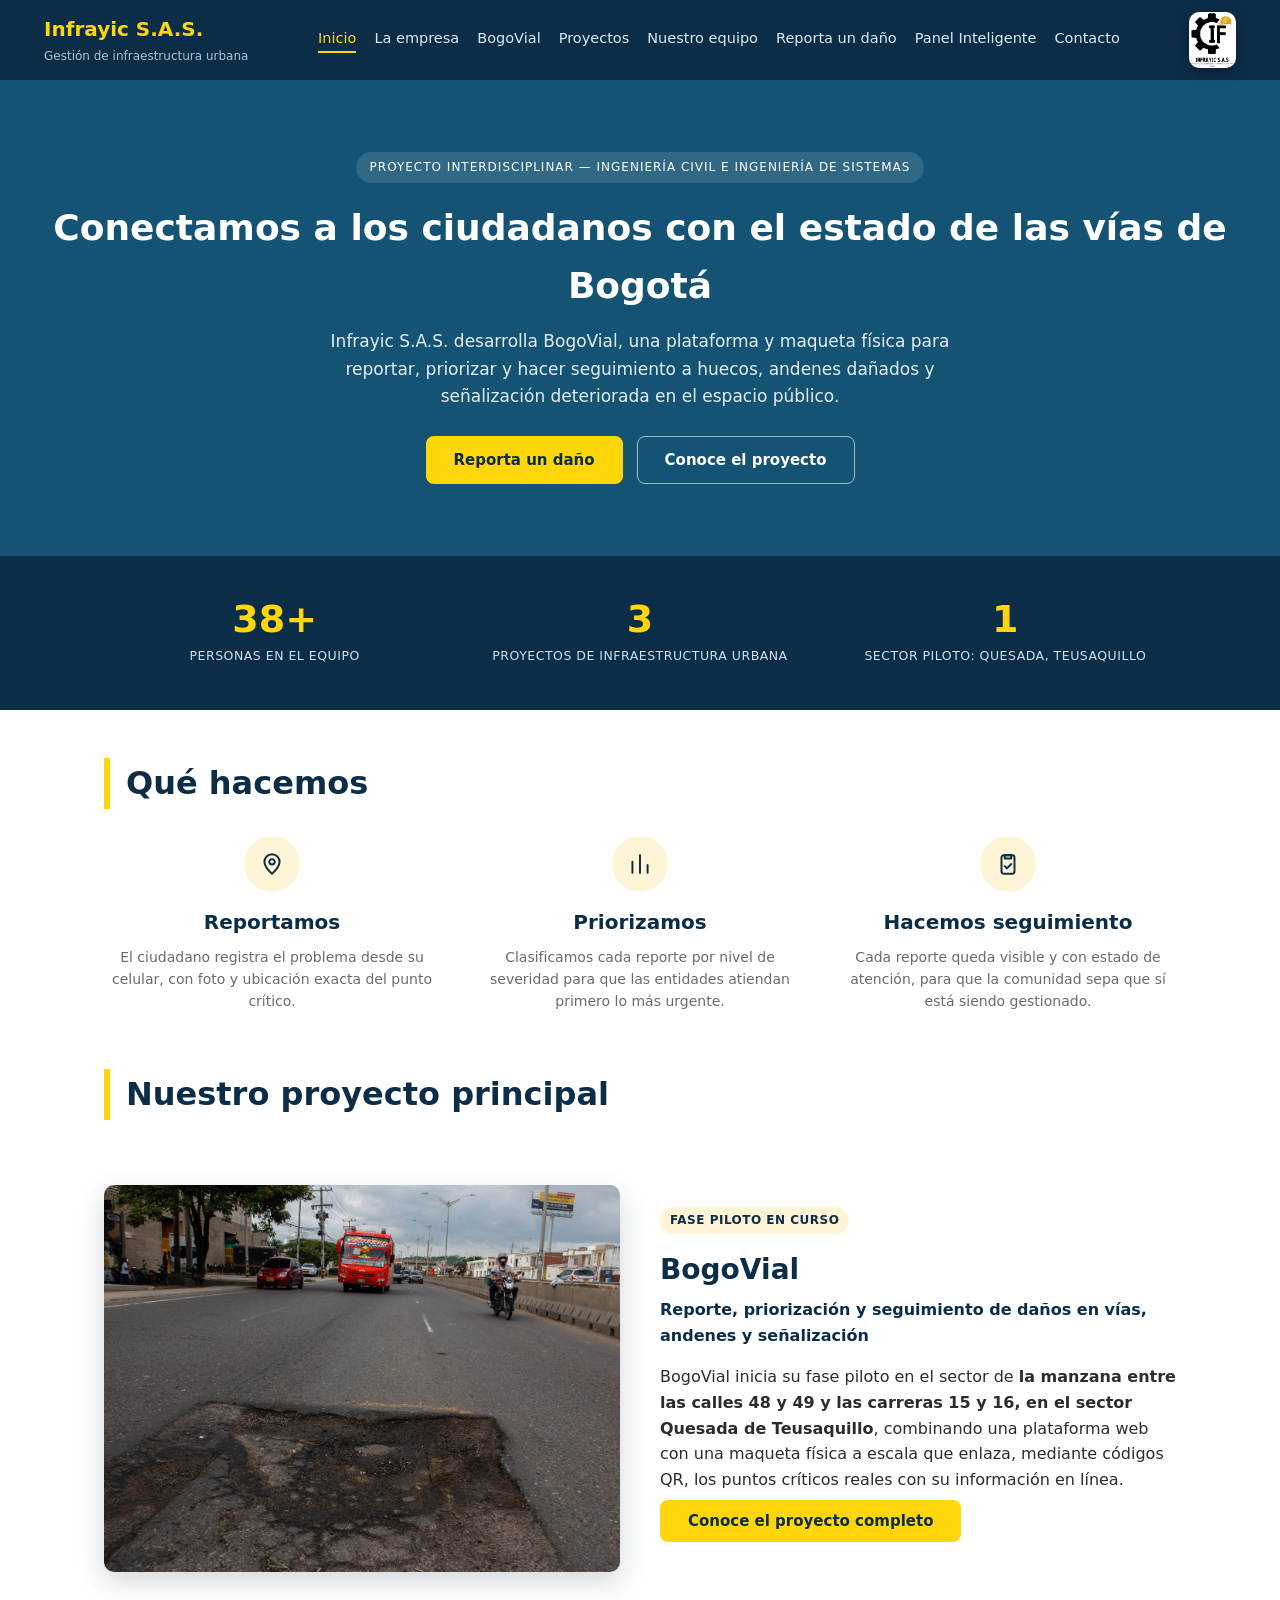
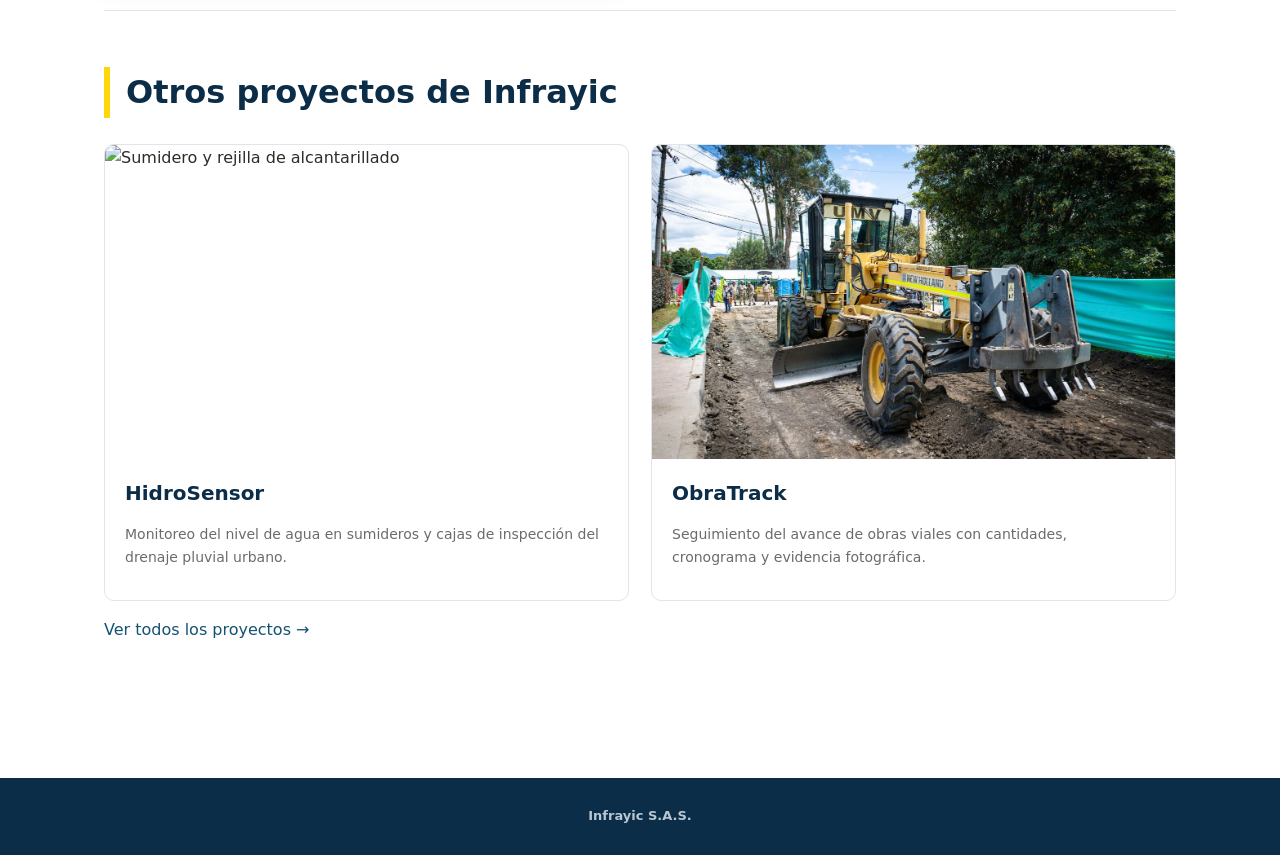
==== commit 799988e2: "Foto del proyecto principal" ====
--- a/index.html
+++ b/index.html
@@ -87,7 +87,7 @@
     <h2>Nuestro proyecto principal</h2>
     <article class="pry-detalle" id="bogovial-principal">
       <figure class="pry-foto">
-        <img src="assets/images/proyecto-bogovial.svg" alt="BogoVial: reportes de daños priorizados en un mapa">
+        <img src="assets/images/bogovial.jpeg" alt="Hueco en una vía urbana, tipo de daño que gestiona BogoVial">
       </figure>
       <div class="pry-texto">
         <span class="etiqueta-proyecto">Fase piloto en curso</span>
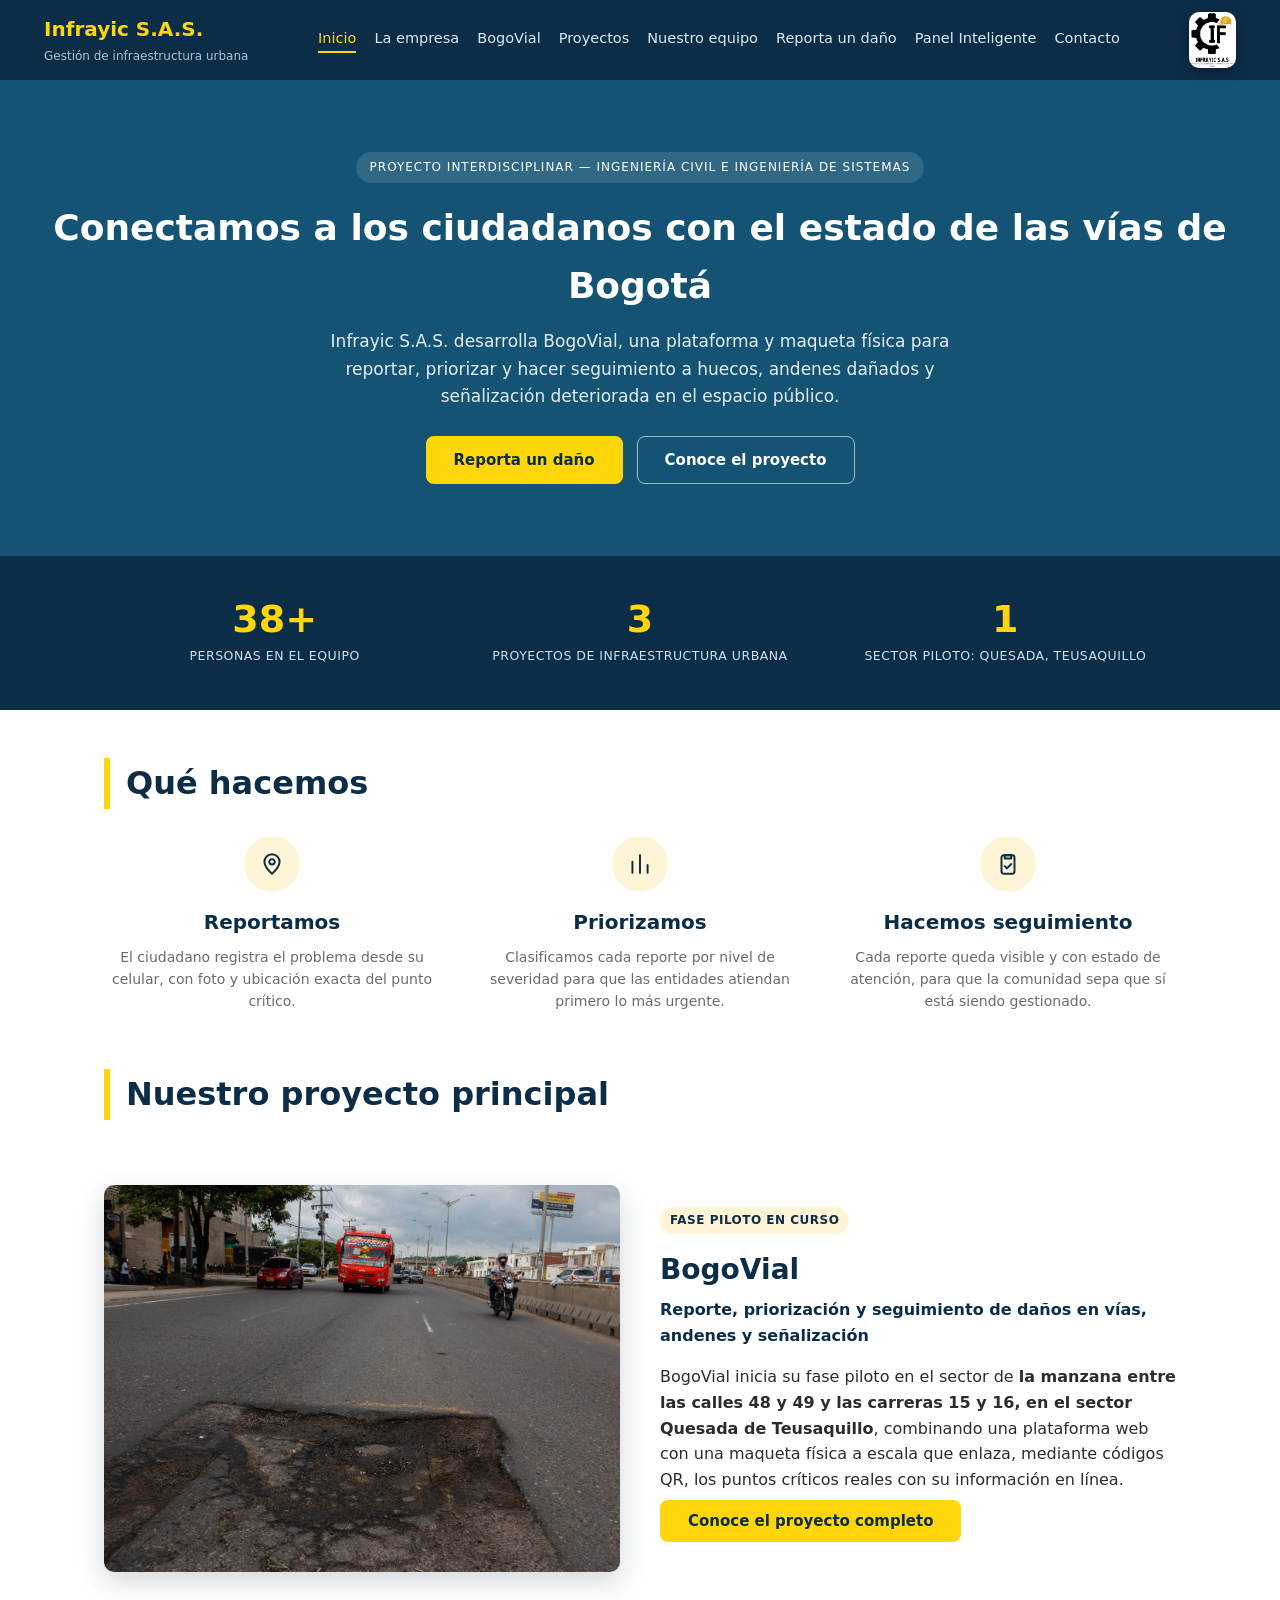
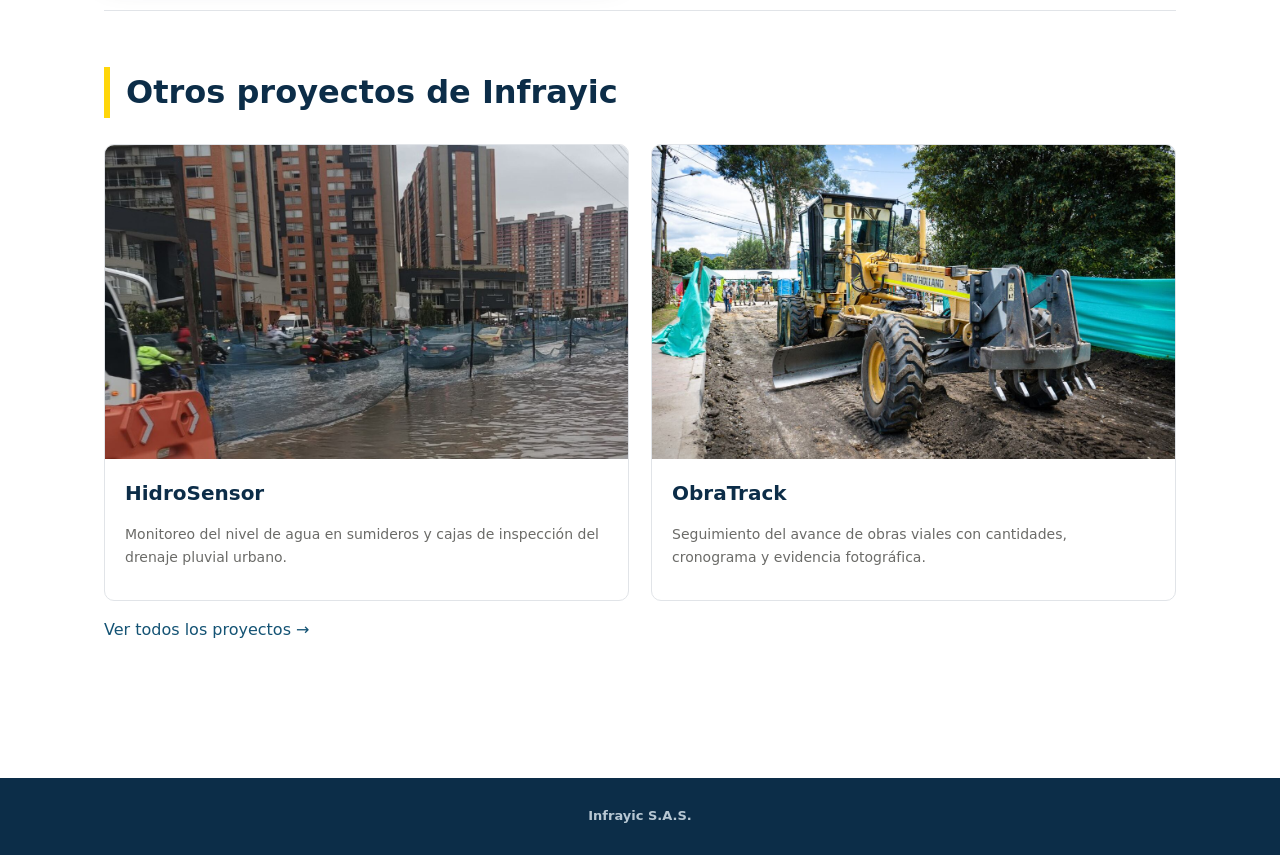
==== commit 5c7c122d: "Renombra imagen de alcantarillado" ====
--- a/index.html
+++ b/index.html
@@ -103,7 +103,7 @@
     <h2>Otros proyectos de Infrayic</h2>
     <div class="proyectos-grid">
       <a class="proyecto-card" href="proyectos.html#hidrosensor">
-        <img src="assets/images/alcantarillado.jpeg" alt="Sumidero y rejilla de alcantarillado">
+        <img src="assets/images/Alcantarillado.jpeg" alt="Sumidero y rejilla de alcantarillado">
         <div class="proyecto-info"><h3>HidroSensor</h3><p>Monitoreo del nivel de agua en sumideros y cajas de inspección del drenaje pluvial urbano.</p></div>
       </a>
       <a class="proyecto-card" href="proyectos.html#obratrack">
--- a/css/style.css
+++ b/css/style.css
@@ -725,3 +725,14 @@
   nav.menu a{font-size:14.5px; white-space:nowrap}
   .logo-derecha{height:56px; border-radius:10px}
 }
+
+/* Fotos del panel: miniatura pequeña en la tabla y foto ajustada en la ventana */
+.tabla-prioridad td:first-child{width:104px; min-width:104px}
+.tabla-prioridad img.miniatura-reporte{width:84px; height:62px; max-width:84px; object-fit:cover; border-radius:6px; border:1px solid var(--borde); cursor:pointer; display:block}
+.tabla-prioridad img.miniatura-reporte:hover{box-shadow:0 4px 12px rgba(0,0,0,.3)}
+.modal-contenido img.foto-grande{width:auto; max-width:100%; max-height:55vh; object-fit:contain; border-radius:var(--radio); margin:0 auto 12px; display:block}
+
+/* Fotos del panel (version reforzada): sirve aunque la imagen no tenga clase */
+#tablaReportes td img, .tabla-prioridad td img{width:84px !important; height:62px !important; max-width:84px !important; object-fit:cover !important; border-radius:6px; border:1px solid #cfd6dc; cursor:pointer; display:block}
+#tablaReportes td:first-child, .tabla-prioridad td:first-child{width:104px; min-width:104px}
+.modal-contenido img{width:auto !important; max-width:100% !important; max-height:55vh !important; object-fit:contain; border-radius:10px; margin:0 auto 12px; display:block}
